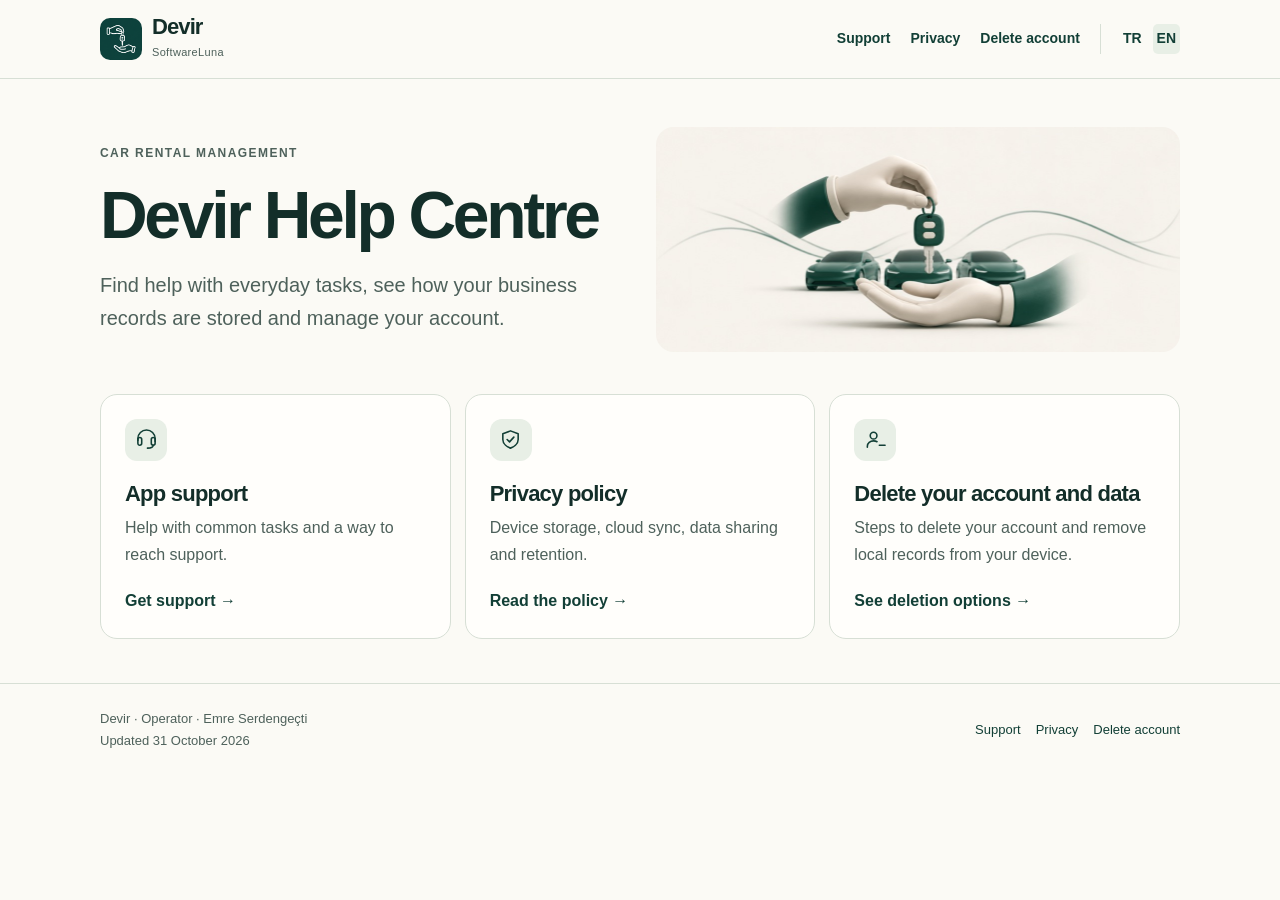
==== en/index.html @ 2c2fdd71 "Publish Devir help, privacy and deletion guides in Turkish and English" ====
<!doctype html>
<html lang="en">
<head>
  <meta charset="utf-8">
  <meta name="viewport" content="width=device-width, initial-scale=1">
  <title>Devir Help Centre · SoftwareLuna</title>
  <meta name="description" content="Support, privacy information and account management for businesses using Devir.">
  <link rel="canonical" href="https://softwareluna.github.io/devir/en/index.html">
  <link rel="alternate" hreflang="tr" href="https://softwareluna.github.io/devir/index.html">
  <link rel="alternate" hreflang="en" href="https://softwareluna.github.io/devir/en/index.html">
  <link rel="alternate" hreflang="x-default" href="https://softwareluna.github.io/devir/index.html">
  <link rel="icon" href="../assets/devir.png" type="image/png">
  <link rel="stylesheet" href="../assets/site.css">
</head>
<body>
  <a class="skip" href="#main">Skip to content</a>
  <header class="mast"><div class="wrap">
    <a class="brand" href="index.html"><img width="42" height="42" src="../assets/devir.png" alt=""><span><strong>Devir</strong><small>SoftwareLuna</small></span></a>
    <nav class="links" aria-label="Site navigation"><a href="support.html">Support</a> <a href="privacy.html">Privacy</a> <a href="delete-account.html">Delete account</a><span class="lang" role="group" aria-label="Language"><a lang="tr" hreflang="tr" href="../index.html">TR</a> <a lang="en" hreflang="en" href="index.html" aria-current="true">EN</a></span></nav>
  </div></header>
  <main id="main" class="wrap"><div class="hero"><div><p class="eyebrow">Car rental management</p><h1>Devir Help Centre</h1><p class="lead">Find help with everyday tasks, see how your business records are stored and manage your account.</p></div>
          <img src="../assets/anahtar-teslimi.jpg" width="1050" height="450" alt="A car key being handed from one hand to another"></div>
          <div class="cards"><a class="card" href="support.html">
              <span class="icon"><svg aria-hidden="true" viewBox="0 0 24 24"><path d="M3 13v-2a9 9 0 0 1 18 0v3"/><rect x="3" y="10" width="4" height="8" rx="2"/><rect x="17" y="10" width="4" height="8" rx="2"/><path d="M19 18c0 2-2 3-6 3"/></svg></span>
              <h2>App support</h2><p>Help with common tasks and a way to reach support.</p><span class="go">Get support <span aria-hidden="true">→</span></span>
            </a><a class="card" href="privacy.html">
              <span class="icon"><svg aria-hidden="true" viewBox="0 0 24 24"><path d="m12 3 8 3v6c0 5-5 8-8 9-3-1-8-4-8-9V6l8-3Z"/><path d="m8.5 12 2.5 2.5 4.5-5"/></svg></span>
              <h2>Privacy policy</h2><p>Device storage, cloud sync, data sharing and retention.</p><span class="go">Read the policy <span aria-hidden="true">→</span></span>
            </a><a class="card" href="delete-account.html">
              <span class="icon"><svg aria-hidden="true" viewBox="0 0 24 24"><circle cx="10" cy="8" r="3.5"/><path d="M3.5 20v-1c0-3.3 3-5.6 6.5-5.6 1.3 0 2.6.3 3.6.9M16 18h6"/></svg></span>
              <h2>Delete your account and data</h2><p>Steps to delete your account and remove local records from your device.</p><span class="go">See deletion options <span aria-hidden="true">→</span></span>
            </a></div></main>
  <footer><div class="wrap"><div>Devir · Operator · Emre Serdengeçti<br>Updated 31 October 2026</div><nav><a href="support.html">Support</a> <a href="privacy.html">Privacy</a> <a href="delete-account.html">Delete account</a></nav></div></footer>
</body></html>
---- assets/site.css ----
:root {
  color-scheme: light dark;
  --paper: #fbfaf5;
  --surface: #fffefb;
  --ink: #132e29;
  --muted: #4e615b;
  --line: #d7dfd5;
  --forest: #123f36;
  --on-forest: #fffefb;
  --tone: #e8efe6;
}
* { box-sizing: border-box; }
body {
  margin: 0;
  color: var(--ink);
  background: var(--paper);
  font: 1rem/1.65 -apple-system, BlinkMacSystemFont, "Segoe UI", sans-serif;
}
a { color: var(--forest); text-underline-offset: .19em; }
a:focus-visible, summary:focus-visible { outline: 3px solid #bd7429; outline-offset: 4px; }
.wrap { width: min(1080px, calc(100% - 48px)); margin: 0 auto; }
.skip { position: absolute; inset: 8px auto auto 8px; transform: translateY(-200%); }
.skip:focus { transform: none; background: var(--surface); padding: 6px 15px; z-index: 1; }
.mast { border-bottom: 1px solid var(--line); }
.mast .wrap, footer .wrap, .brand, .links, .lang, .crumbs, .action {
  display: flex; align-items: center;
}
.mast .wrap { min-height: 78px; justify-content: space-between; gap: 28px; }
.brand { text-decoration: none; gap: 10px; color: var(--ink); }
.brand img { border-radius: 10px; width: 42px; height: 42px; }
.brand strong { display: block; font-size: 22px; letter-spacing: -.9px; line-height: 1; }
.brand small { display: block; color: var(--muted); font-size: 11px; letter-spacing: .03em; margin-top: 5px; }
.links { justify-content: flex-end; flex-wrap: wrap; gap: 20px; }
.links a, footer a, .crumbs a { text-decoration: none; }
.links a:hover, footer a:hover, .crumbs a:hover { text-decoration: underline; }
.links a[aria-current] { text-decoration: underline; text-decoration-thickness: 2px; }
.links { font-size: 14px; font-weight: 600; }
.lang { gap: 7px; border-left: 1px solid var(--line); padding-left: 18px; }
.lang a { display: inline-block; padding: 3px 4px; }
.lang [aria-current] { text-decoration: none !important; border-radius: 5px; background: var(--tone); }
h1,h2,h3,p,ul,ol { margin-top: 0; }
h1,h2,h3 { line-height: 1.17; text-wrap: balance; }
h1 { font-size: clamp(38px, 5.3vw, 66px); letter-spacing: -.05em; margin-bottom: 15px; }
h2 { font-size: clamp(23px, 2.5vw, 30px); letter-spacing: -.035em; margin-bottom: 16px; }
.lead { max-width: 70ch; font-size: clamp(17px, 2vw, 20px); color: var(--muted); margin-bottom: 0; }
.hero { margin: 48px 0 42px; display: grid; grid-template-columns: 1fr 1fr; gap: 32px; align-items: center; }
.hero img { width: 100%; height: auto; border-radius: 18px; display: block; }
.eyebrow { margin-bottom: 13px; font-size: 12px; text-transform: uppercase; font-weight: 750; letter-spacing: .12em; color: var(--muted); }
.cards { display: grid; grid-template-columns: repeat(3, 1fr); gap: 14px; margin-bottom: 44px; }
.card { display: flex; flex-direction: column; align-items: flex-start; padding: 24px; background: var(--surface); border: 1px solid var(--line); border-radius: 17px; color: var(--ink); text-decoration: none; }
.card:hover { border-color: var(--forest); }
.card h2 { font-size: 22px; margin: 20px 0 9px; }
.card p { color: var(--muted); margin-bottom: 20px; }
.card .go { margin-top: auto; font-weight: 650; color: var(--forest); }
.icon { display: inline-grid; place-items: center; width: 42px; height: 42px; border-radius: 12px; background: var(--tone); color: var(--forest); }
.icon svg { width: 23px; height: 23px; fill: none; stroke: currentColor; stroke-width: 1.65; stroke-linejoin: round; stroke-linecap: round; }
.crumbs { font-size: 14px; gap: 10px; color: var(--muted); padding-top: 28px; flex-wrap: wrap; }
.article-head { margin: 28px 0 30px; }
.article-head h1 { font-size: clamp(36px, 5vw, 56px); }
.article-layout { display: grid; grid-template-columns: minmax(0, 1fr) 240px; gap: 60px; padding-bottom: 40px; }
article { min-width: 0; }
article section { padding: 22px 0 12px; border-top: 1px solid var(--line); scroll-margin-top: 18px; }
article p, article li { max-width: 72ch; }
article p { margin-bottom: 14px; }
article li + li { margin-top: 9px; }
article ul, article ol { padding-left: 1.45em; }
details { border-top: 1px solid var(--line); }
details:first-of-type { border-top: 0; }
summary { cursor: pointer; padding: 13px 0; font-weight: 650; }
details p { padding: 0 12px 4px 0; color: var(--muted); }
.aside { align-self: start; border: 1px solid var(--line); background: var(--surface); border-radius: 16px; padding: 21px; }
.aside h2 { font-size: 16px; }
.aside a { display: block; font-size: 14px; margin-top: 10px; line-height: 1.5; }
.contact { background: var(--tone); border-radius: 16px; padding: 22px; margin-bottom: 24px; }
.contact h2 { font-size: 23px; }
.action { display: inline-flex; gap: 8px; justify-content: center; background: var(--forest); color: var(--on-forest); padding: 10px 17px; border-radius: 10px; text-decoration: none; font-weight: 650; }
.contact small { display: block; color: var(--muted); margin-top: 10px; overflow-wrap: anywhere; }
footer { border-top: 1px solid var(--line); color: var(--muted); }
footer .wrap { justify-content: space-between; gap: 15px; padding: 24px 0 34px; flex-wrap: wrap; font-size: 13px; }
footer nav { display: flex; gap: 15px; flex-wrap: wrap; }
@media (max-width: 780px) {
  .wrap { width: min(100% - 32px, 1080px); }
  .mast .wrap { flex-wrap: wrap; gap: 12px; padding-block: 12px; }
  .links { gap: 12px; }
  .hero { grid-template-columns: 1fr; gap: 20px; margin-top: 30px; }
  .hero img { max-height: 200px; width: 100%; object-fit: contain; background: #f7f4ed; }
  .cards { grid-template-columns: 1fr; }
  .card { padding: 18px; }
  .card h2 { margin-top: 12px; }
  .article-layout { grid-template-columns: 1fr; gap: 12px; }
  .article-head { margin: 22px 0; }
}
@media (max-width: 510px) {
  .mast .wrap { align-items: flex-start; }
  .links { justify-content: flex-start; width: 100%; gap: 11px; font-size: 13px; }
  .lang { padding-left: 9px; gap: 4px; margin-left: auto; }
}
@media (prefers-color-scheme: dark) {
  :root { --paper: #13201d; --surface: #1b2b26; --ink: #ecf2e9; --muted: #b3c4b8; --line: #374b40; --forest: #b4e5c1; --on-forest: #11271b; --tone: #253b30; }
}
@media print {
  .mast,.skip,footer,.aside,.crumbs { display: none; }
  body { background: white; color: black; }
  .wrap { width: 100%; }
  .article-layout { display: block; }
}
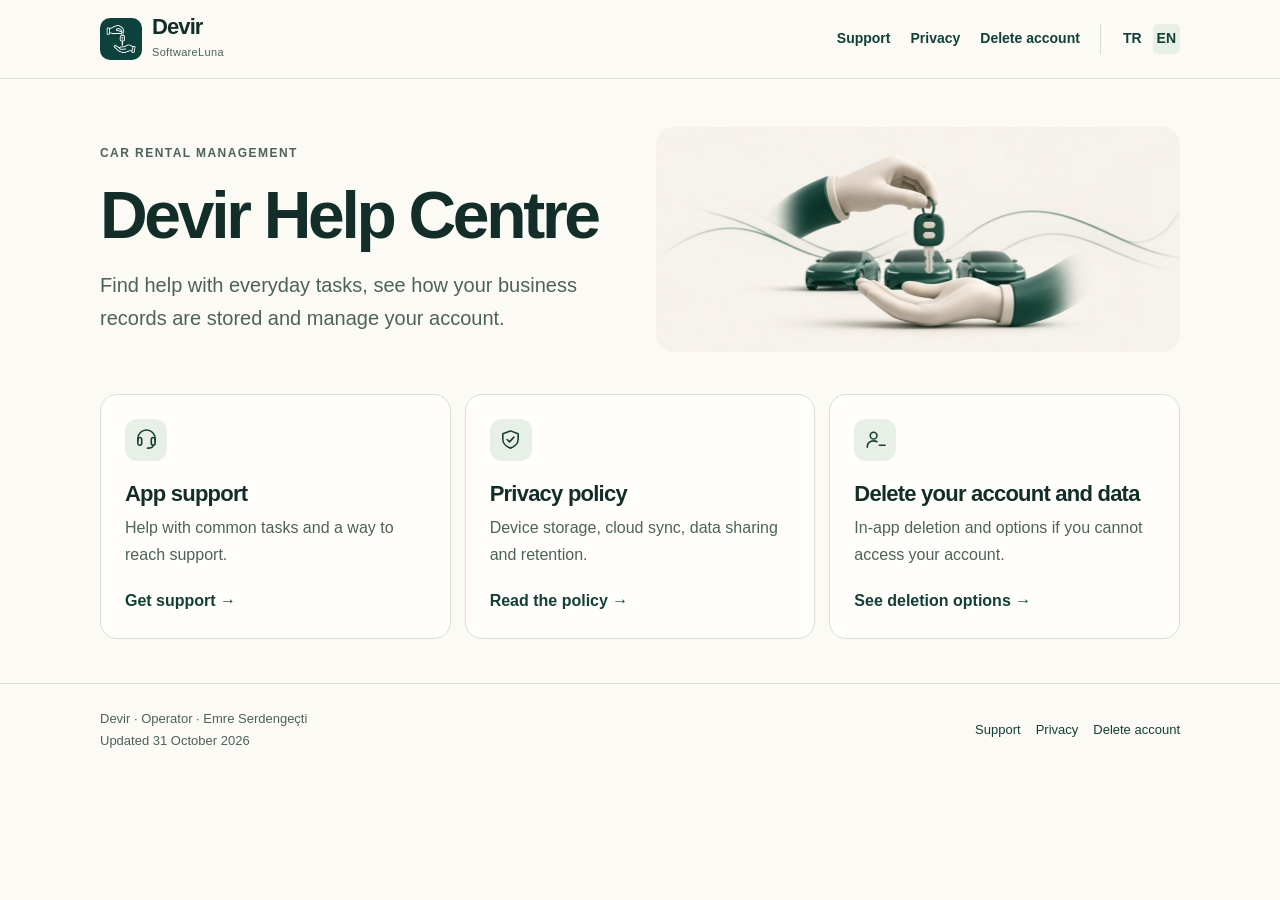
==== commit 5df1fd79: "Add private email contact for Devir support, privacy and account deletion" ====
--- a/en/index.html
+++ b/en/index.html
@@ -28,7 +28,7 @@
               <h2>Privacy policy</h2><p>Device storage, cloud sync, data sharing and retention.</p><span class="go">Read the policy <span aria-hidden="true">→</span></span>
             </a><a class="card" href="delete-account.html">
               <span class="icon"><svg aria-hidden="true" viewBox="0 0 24 24"><circle cx="10" cy="8" r="3.5"/><path d="M3.5 20v-1c0-3.3 3-5.6 6.5-5.6 1.3 0 2.6.3 3.6.9M16 18h6"/></svg></span>
-              <h2>Delete your account and data</h2><p>Steps to delete your account and remove local records from your device.</p><span class="go">See deletion options <span aria-hidden="true">→</span></span>
+              <h2>Delete your account and data</h2><p>In-app deletion and options if you cannot access your account.</p><span class="go">See deletion options <span aria-hidden="true">→</span></span>
             </a></div></main>
   <footer><div class="wrap"><div>Devir · Operator · Emre Serdengeçti<br>Updated 31 October 2026</div><nav><a href="support.html">Support</a> <a href="privacy.html">Privacy</a> <a href="delete-account.html">Delete account</a></nav></div></footer>
 </body></html>
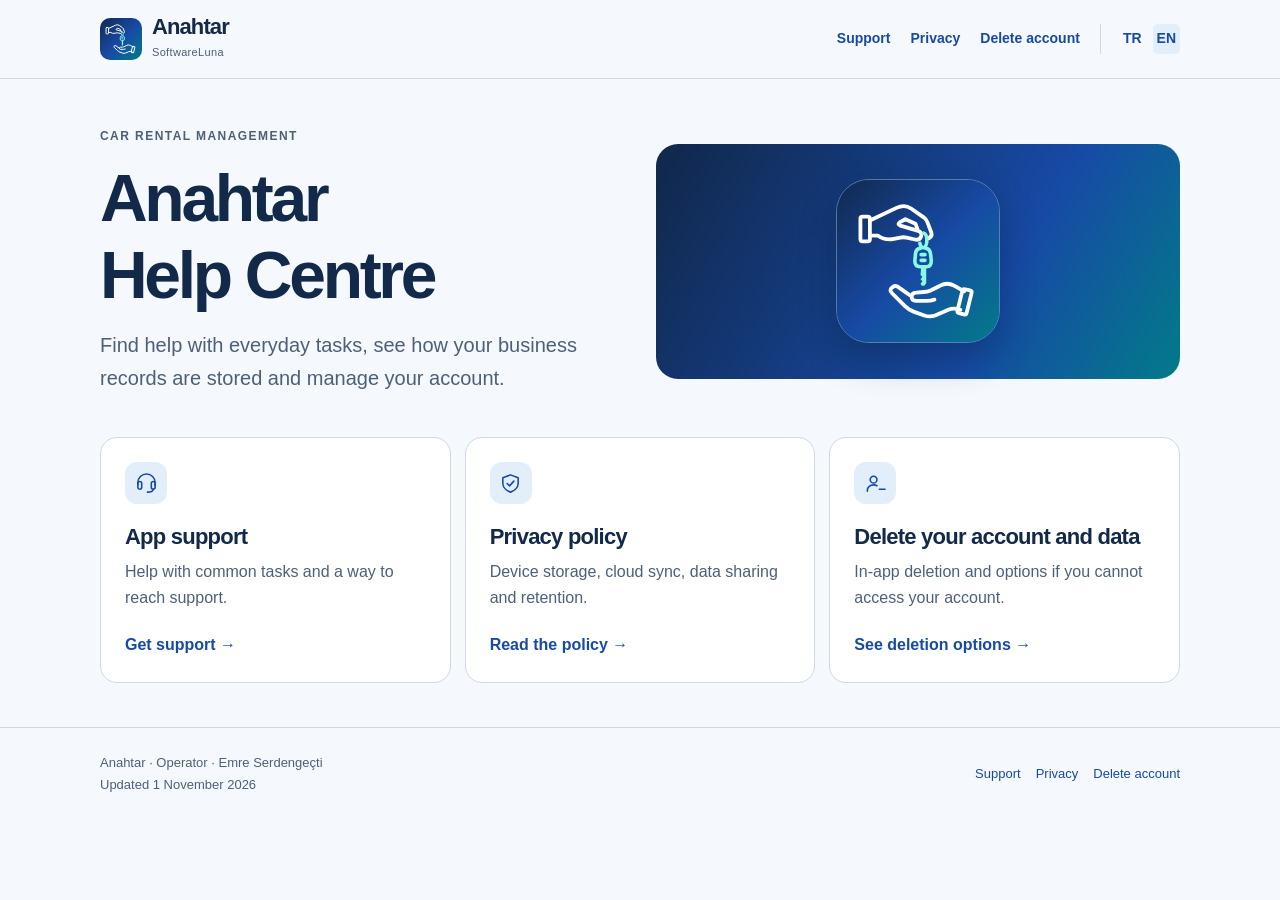
==== commit 9001da5b: "Update Anahtar support, subscription plans and privacy guidance" ====
--- a/en/index.html
+++ b/en/index.html
@@ -2,24 +2,25 @@
 <html lang="en">
 <head>
   <meta charset="utf-8">
+  <meta name="theme-color" content="#11294f">
   <meta name="viewport" content="width=device-width, initial-scale=1">
-  <title>Devir Help Centre · SoftwareLuna</title>
-  <meta name="description" content="Support, privacy information and account management for businesses using Devir.">
+  <title>Anahtar Help Centre · SoftwareLuna</title>
+  <meta name="description" content="Support, privacy information and account management for businesses using Anahtar.">
   <link rel="canonical" href="https://softwareluna.github.io/devir/en/index.html">
   <link rel="alternate" hreflang="tr" href="https://softwareluna.github.io/devir/index.html">
   <link rel="alternate" hreflang="en" href="https://softwareluna.github.io/devir/en/index.html">
   <link rel="alternate" hreflang="x-default" href="https://softwareluna.github.io/devir/index.html">
-  <link rel="icon" href="../assets/devir.png" type="image/png">
+  <link rel="icon" href="../assets/anahtar.svg" type="image/svg+xml">
   <link rel="stylesheet" href="../assets/site.css">
 </head>
 <body>
   <a class="skip" href="#main">Skip to content</a>
   <header class="mast"><div class="wrap">
-    <a class="brand" href="index.html"><img width="42" height="42" src="../assets/devir.png" alt=""><span><strong>Devir</strong><small>SoftwareLuna</small></span></a>
+    <a class="brand" href="index.html"><img width="42" height="42" src="../assets/anahtar.svg" alt=""><span><strong>Anahtar</strong><small>SoftwareLuna</small></span></a>
     <nav class="links" aria-label="Site navigation"><a href="support.html">Support</a> <a href="privacy.html">Privacy</a> <a href="delete-account.html">Delete account</a><span class="lang" role="group" aria-label="Language"><a lang="tr" hreflang="tr" href="../index.html">TR</a> <a lang="en" hreflang="en" href="index.html" aria-current="true">EN</a></span></nav>
   </div></header>
-  <main id="main" class="wrap"><div class="hero"><div><p class="eyebrow">Car rental management</p><h1>Devir Help Centre</h1><p class="lead">Find help with everyday tasks, see how your business records are stored and manage your account.</p></div>
-          <img src="../assets/anahtar-teslimi.jpg" width="1050" height="450" alt="A car key being handed from one hand to another"></div>
+  <main id="main" class="wrap"><div class="hero"><div><p class="eyebrow">Car rental management</p><h1>Anahtar Help Centre</h1><p class="lead">Find help with everyday tasks, see how your business records are stored and manage your account.</p></div>
+          <div class="brand-art"><img src="../assets/anahtar.svg" width="196" height="196" alt="A car key being handed from one hand to another"></div></div>
           <div class="cards"><a class="card" href="support.html">
               <span class="icon"><svg aria-hidden="true" viewBox="0 0 24 24"><path d="M3 13v-2a9 9 0 0 1 18 0v3"/><rect x="3" y="10" width="4" height="8" rx="2"/><rect x="17" y="10" width="4" height="8" rx="2"/><path d="M19 18c0 2-2 3-6 3"/></svg></span>
               <h2>App support</h2><p>Help with common tasks and a way to reach support.</p><span class="go">Get support <span aria-hidden="true">→</span></span>
@@ -30,5 +31,5 @@
               <span class="icon"><svg aria-hidden="true" viewBox="0 0 24 24"><circle cx="10" cy="8" r="3.5"/><path d="M3.5 20v-1c0-3.3 3-5.6 6.5-5.6 1.3 0 2.6.3 3.6.9M16 18h6"/></svg></span>
               <h2>Delete your account and data</h2><p>In-app deletion and options if you cannot access your account.</p><span class="go">See deletion options <span aria-hidden="true">→</span></span>
             </a></div></main>
-  <footer><div class="wrap"><div>Devir · Operator · Emre Serdengeçti<br>Updated 31 October 2026</div><nav><a href="support.html">Support</a> <a href="privacy.html">Privacy</a> <a href="delete-account.html">Delete account</a></nav></div></footer>
+  <footer><div class="wrap"><div>Anahtar · Operator · Emre Serdengeçti<br>Updated 1 November 2026</div><nav><a href="support.html">Support</a> <a href="privacy.html">Privacy</a> <a href="delete-account.html">Delete account</a></nav></div></footer>
 </body></html>
--- a/assets/site.css
+++ b/assets/site.css
@@ -1,13 +1,13 @@
 :root {
   color-scheme: light dark;
-  --paper: #fbfaf5;
-  --surface: #fffefb;
-  --ink: #132e29;
-  --muted: #4e615b;
-  --line: #d7dfd5;
-  --forest: #123f36;
-  --on-forest: #fffefb;
-  --tone: #e8efe6;
+  --paper: #f5f8fd;
+  --surface: #ffffff;
+  --ink: #12294a;
+  --muted: #4d607a;
+  --line: #cbd9e9;
+  --brand: #174aa5;
+  --on-brand: #ffffff;
+  --tone: #e2effb;
 }
 * { box-sizing: border-box; }
 body {
@@ -16,8 +16,8 @@
   background: var(--paper);
   font: 1rem/1.65 -apple-system, BlinkMacSystemFont, "Segoe UI", sans-serif;
 }
-a { color: var(--forest); text-underline-offset: .19em; }
-a:focus-visible, summary:focus-visible { outline: 3px solid #bd7429; outline-offset: 4px; }
+a { color: var(--brand); text-underline-offset: .19em; }
+a:focus-visible, summary:focus-visible { outline: 3px solid #008290; outline-offset: 4px; }
 .wrap { width: min(1080px, calc(100% - 48px)); margin: 0 auto; }
 .skip { position: absolute; inset: 8px auto auto 8px; transform: translateY(-200%); }
 .skip:focus { transform: none; background: var(--surface); padding: 6px 15px; z-index: 1; }
@@ -44,15 +44,22 @@
 h2 { font-size: clamp(23px, 2.5vw, 30px); letter-spacing: -.035em; margin-bottom: 16px; }
 .lead { max-width: 70ch; font-size: clamp(17px, 2vw, 20px); color: var(--muted); margin-bottom: 0; }
 .hero { margin: 48px 0 42px; display: grid; grid-template-columns: 1fr 1fr; gap: 32px; align-items: center; }
-.hero img { width: 100%; height: auto; border-radius: 18px; display: block; }
+.brand-art { min-height: 235px; display: grid; place-items: center; border-radius: 22px; background: linear-gradient(120deg, #11294f 4%, #174aa5 65%, #027b89); }
+.brand-art img { display: block; width: 164px; height: auto; border: 1px solid #a2cbdc70; border-radius: 33px; box-shadow: 0 16px 36px #07183052; }
+.plan-table { margin: 18px 0; overflow-x: auto; }
+.plan-table table { width: 100%; border-collapse: collapse; font-variant-numeric: tabular-nums; }
+.plan-table th, .plan-table td { padding: 9px 8px; text-align: left; border-bottom: 1px solid var(--line); }
+.plan-table thead { color: var(--muted); font-size: .9rem; }
+.plan-table tbody th { color: var(--brand); }
+
 .eyebrow { margin-bottom: 13px; font-size: 12px; text-transform: uppercase; font-weight: 750; letter-spacing: .12em; color: var(--muted); }
 .cards { display: grid; grid-template-columns: repeat(3, 1fr); gap: 14px; margin-bottom: 44px; }
 .card { display: flex; flex-direction: column; align-items: flex-start; padding: 24px; background: var(--surface); border: 1px solid var(--line); border-radius: 17px; color: var(--ink); text-decoration: none; }
-.card:hover { border-color: var(--forest); }
+.card:hover { border-color: var(--brand); }
 .card h2 { font-size: 22px; margin: 20px 0 9px; }
 .card p { color: var(--muted); margin-bottom: 20px; }
-.card .go { margin-top: auto; font-weight: 650; color: var(--forest); }
-.icon { display: inline-grid; place-items: center; width: 42px; height: 42px; border-radius: 12px; background: var(--tone); color: var(--forest); }
+.card .go { margin-top: auto; font-weight: 650; color: var(--brand); }
+.icon { display: inline-grid; place-items: center; width: 42px; height: 42px; border-radius: 12px; background: var(--tone); color: var(--brand); }
 .icon svg { width: 23px; height: 23px; fill: none; stroke: currentColor; stroke-width: 1.65; stroke-linejoin: round; stroke-linecap: round; }
 .crumbs { font-size: 14px; gap: 10px; color: var(--muted); padding-top: 28px; flex-wrap: wrap; }
 .article-head { margin: 28px 0 30px; }
@@ -73,7 +80,7 @@
 .aside a { display: block; font-size: 14px; margin-top: 10px; line-height: 1.5; }
 .contact { background: var(--tone); border-radius: 16px; padding: 22px; margin-bottom: 24px; }
 .contact h2 { font-size: 23px; }
-.action { display: inline-flex; gap: 8px; justify-content: center; background: var(--forest); color: var(--on-forest); padding: 10px 17px; border-radius: 10px; text-decoration: none; font-weight: 650; }
+.action { display: inline-flex; gap: 8px; justify-content: center; background: var(--brand); color: var(--on-brand); padding: 10px 17px; border-radius: 10px; text-decoration: none; font-weight: 650; }
 .contact small { display: block; color: var(--muted); margin-top: 10px; overflow-wrap: anywhere; }
 footer { border-top: 1px solid var(--line); color: var(--muted); }
 footer .wrap { justify-content: space-between; gap: 15px; padding: 24px 0 34px; flex-wrap: wrap; font-size: 13px; }
@@ -83,7 +90,8 @@
   .mast .wrap { flex-wrap: wrap; gap: 12px; padding-block: 12px; }
   .links { gap: 12px; }
   .hero { grid-template-columns: 1fr; gap: 20px; margin-top: 30px; }
-  .hero img { max-height: 200px; width: 100%; object-fit: contain; background: #f7f4ed; }
+  .brand-art { min-height: 155px; }
+  .brand-art img { width: 110px; border-radius: 23px; }
   .cards { grid-template-columns: 1fr; }
   .card { padding: 18px; }
   .card h2 { margin-top: 12px; }
@@ -96,7 +104,7 @@
   .lang { padding-left: 9px; gap: 4px; margin-left: auto; }
 }
 @media (prefers-color-scheme: dark) {
-  :root { --paper: #13201d; --surface: #1b2b26; --ink: #ecf2e9; --muted: #b3c4b8; --line: #374b40; --forest: #b4e5c1; --on-forest: #11271b; --tone: #253b30; }
+  :root { --paper: #101c31; --surface: #172943; --ink: #edf4ff; --muted: #b6cbe1; --line: #344c68; --brand: #8bdedf; --on-brand: #0a2133; --tone: #203d58; }
 }
 @media print {
   .mast,.skip,footer,.aside,.crumbs { display: none; }
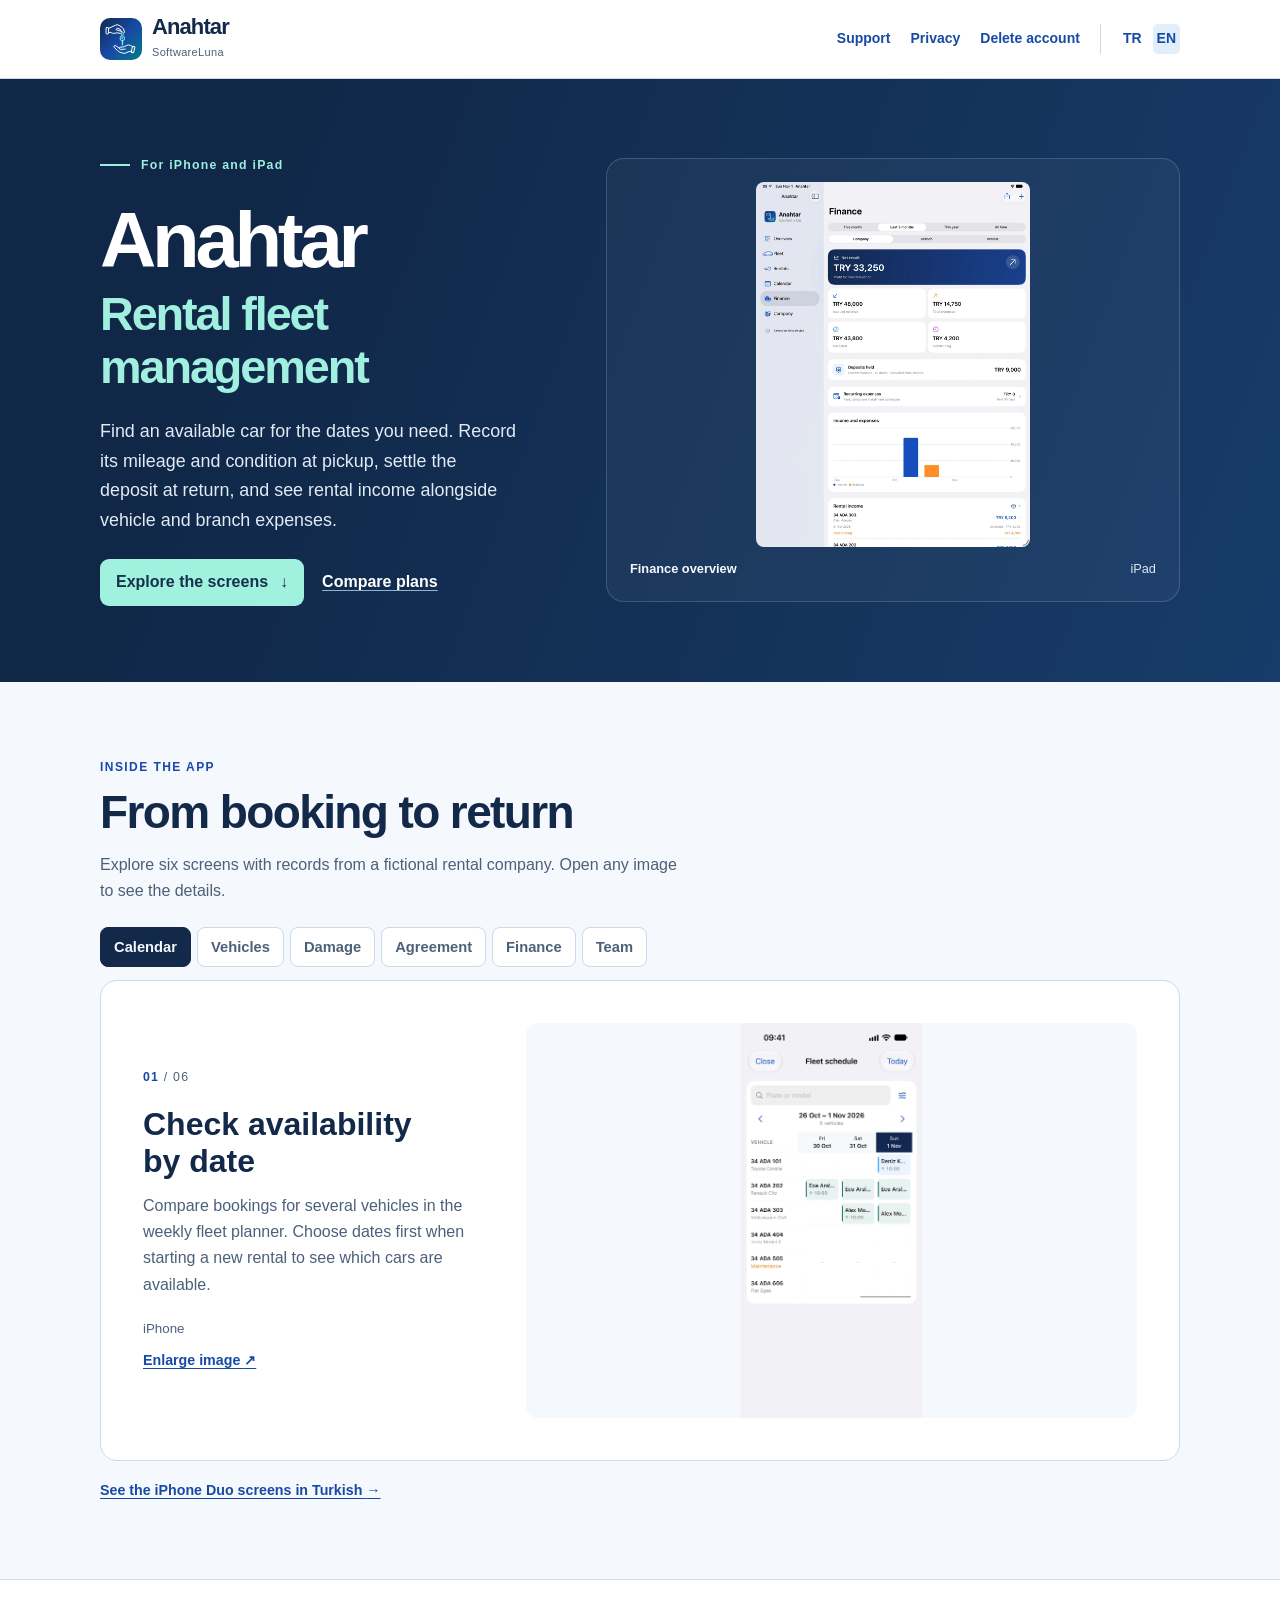
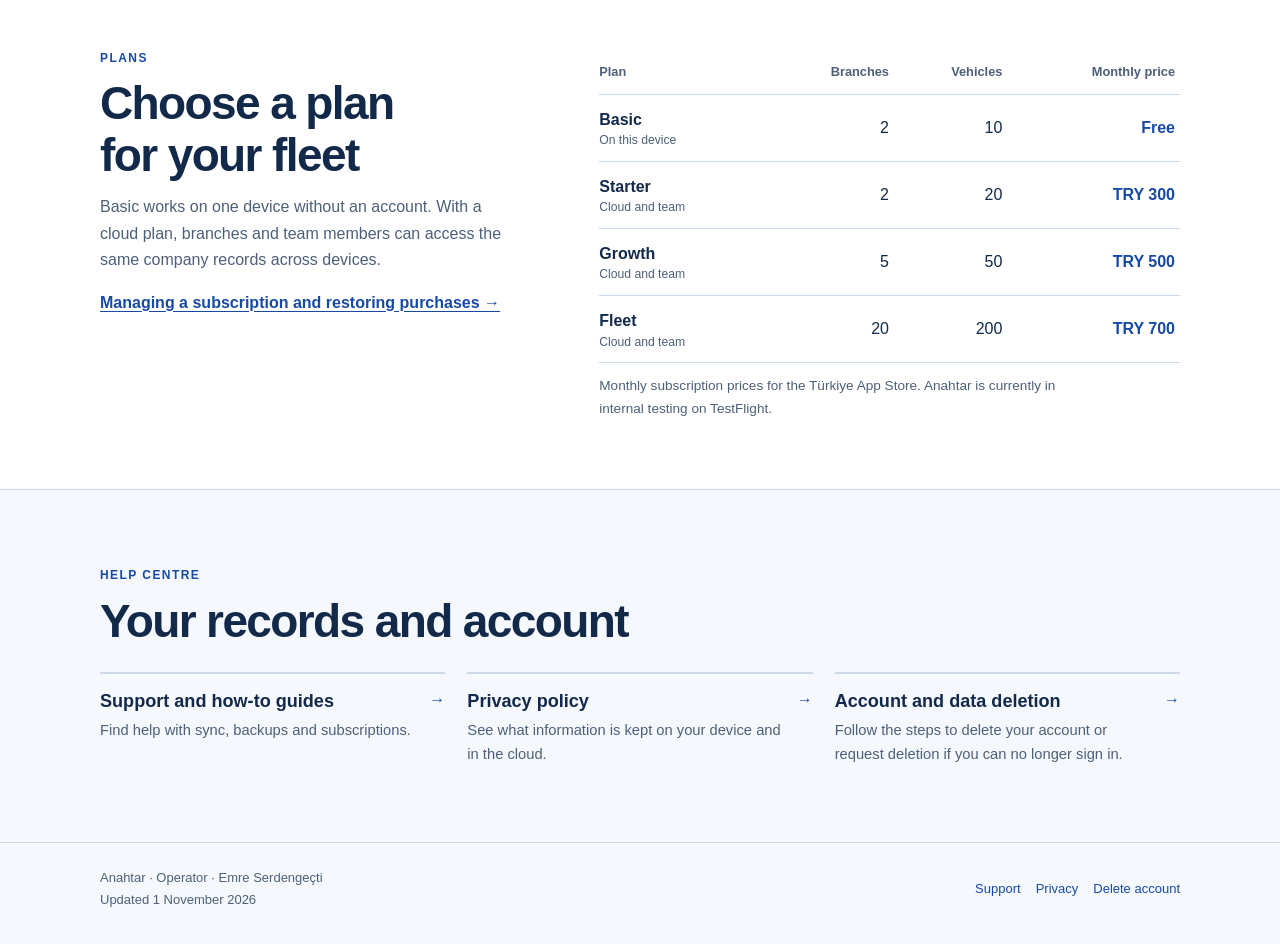
==== commit 7c515dcc: "Show Anahtar fleet workflows and refresh bilingual support pages" ====
--- a/en/index.html
+++ b/en/index.html
@@ -1,35 +1,62 @@
 <!doctype html>
 <html lang="en">
 <head>
-  <meta charset="utf-8">
-  <meta name="theme-color" content="#11294f">
-  <meta name="viewport" content="width=device-width, initial-scale=1">
-  <title>Anahtar Help Centre · SoftwareLuna</title>
-  <meta name="description" content="Support, privacy information and account management for businesses using Anahtar.">
+  <meta charset="utf-8"><meta name="viewport" content="width=device-width, initial-scale=1"><meta name="theme-color" content="#11294f">
+  <title>Anahtar · Rental Fleet Management · SoftwareLuna</title>
+  <meta name="description" content="Manage car rentals, handovers, deposits and branch finances on iPhone and iPad with Anahtar. Explore the app, compare plans and find support.">
   <link rel="canonical" href="https://softwareluna.github.io/devir/en/index.html">
-  <link rel="alternate" hreflang="tr" href="https://softwareluna.github.io/devir/index.html">
-  <link rel="alternate" hreflang="en" href="https://softwareluna.github.io/devir/en/index.html">
-  <link rel="alternate" hreflang="x-default" href="https://softwareluna.github.io/devir/index.html">
-  <link rel="icon" href="../assets/anahtar.svg" type="image/svg+xml">
-  <link rel="stylesheet" href="../assets/site.css">
+  <link rel="alternate" hreflang="tr" href="https://softwareluna.github.io/devir/index.html"><link rel="alternate" hreflang="en" href="https://softwareluna.github.io/devir/en/index.html"><link rel="alternate" hreflang="x-default" href="https://softwareluna.github.io/devir/index.html">
+  <link rel="icon" href="../assets/anahtar.svg" type="image/svg+xml"><link rel="stylesheet" href="../assets/site.css"><link rel="stylesheet" href="../assets/product.css">
+  <script src="../assets/gallery.js" defer></script>
 </head>
-<body>
+<body class="product">
   <a class="skip" href="#main">Skip to content</a>
-  <header class="mast"><div class="wrap">
-    <a class="brand" href="index.html"><img width="42" height="42" src="../assets/anahtar.svg" alt=""><span><strong>Anahtar</strong><small>SoftwareLuna</small></span></a>
-    <nav class="links" aria-label="Site navigation"><a href="support.html">Support</a> <a href="privacy.html">Privacy</a> <a href="delete-account.html">Delete account</a><span class="lang" role="group" aria-label="Language"><a lang="tr" hreflang="tr" href="../index.html">TR</a> <a lang="en" hreflang="en" href="index.html" aria-current="true">EN</a></span></nav>
-  </div></header>
-  <main id="main" class="wrap"><div class="hero"><div><p class="eyebrow">Car rental management</p><h1>Anahtar Help Centre</h1><p class="lead">Find help with everyday tasks, see how your business records are stored and manage your account.</p></div>
-          <div class="brand-art"><img src="../assets/anahtar.svg" width="196" height="196" alt="A car key being handed from one hand to another"></div></div>
-          <div class="cards"><a class="card" href="support.html">
-              <span class="icon"><svg aria-hidden="true" viewBox="0 0 24 24"><path d="M3 13v-2a9 9 0 0 1 18 0v3"/><rect x="3" y="10" width="4" height="8" rx="2"/><rect x="17" y="10" width="4" height="8" rx="2"/><path d="M19 18c0 2-2 3-6 3"/></svg></span>
-              <h2>App support</h2><p>Help with common tasks and a way to reach support.</p><span class="go">Get support <span aria-hidden="true">→</span></span>
-            </a><a class="card" href="privacy.html">
-              <span class="icon"><svg aria-hidden="true" viewBox="0 0 24 24"><path d="m12 3 8 3v6c0 5-5 8-8 9-3-1-8-4-8-9V6l8-3Z"/><path d="m8.5 12 2.5 2.5 4.5-5"/></svg></span>
-              <h2>Privacy policy</h2><p>Device storage, cloud sync, data sharing and retention.</p><span class="go">Read the policy <span aria-hidden="true">→</span></span>
-            </a><a class="card" href="delete-account.html">
-              <span class="icon"><svg aria-hidden="true" viewBox="0 0 24 24"><circle cx="10" cy="8" r="3.5"/><path d="M3.5 20v-1c0-3.3 3-5.6 6.5-5.6 1.3 0 2.6.3 3.6.9M16 18h6"/></svg></span>
-              <h2>Delete your account and data</h2><p>In-app deletion and options if you cannot access your account.</p><span class="go">See deletion options <span aria-hidden="true">→</span></span>
-            </a></div></main>
-  <footer><div class="wrap"><div>Anahtar · Operator · Emre Serdengeçti<br>Updated 1 November 2026</div><nav><a href="support.html">Support</a> <a href="privacy.html">Privacy</a> <a href="delete-account.html">Delete account</a></nav></div></footer>
-</body></html>
+  <header class="mast"><div class="wrap"><a class="brand" href="index.html"><img width="42" height="42" src="../assets/anahtar.svg" alt=""><span><strong>Anahtar</strong><small>SoftwareLuna</small></span></a><nav class="links" aria-label="Site navigation"><a href="support.html">Support</a><a href="privacy.html">Privacy</a><a href="delete-account.html">Delete account</a><span class="lang" role="group" aria-label="Language"><a lang="tr" hreflang="tr" href="../index.html">TR</a><a lang="en" hreflang="en" href="index.html" aria-current="true">EN</a></span></nav></div></header>
+  <main id="main">
+    <section class="cover"><div class="wrap cover-grid">
+      <div class="cover-copy"><p class="edition">For iPhone and iPad</p><h1>Anahtar <span>Rental fleet management</span></h1><p class="summary">Find an available car for the dates you need. Record its mileage and condition at pickup, settle the deposit at return, and see rental income alongside vehicle and branch expenses.</p><div class="cover-actions"><a class="primary" href="#screens">Explore the screens <span aria-hidden="true">↓</span></a><a class="secondary" href="#plans">Compare plans</a></div></div>
+      <figure class="cover-screen"><a href="../assets/screens/en-finance.webp" aria-label="Enlarge image · Finance overview"><img width="1080" height="1440" src="../assets/screens/en-finance.webp" srcset="../assets/screens/en-finance-small.webp 640w, ../assets/screens/en-finance.webp 1080w" sizes="(min-width: 900px) 550px, (min-width: 700px) 45vw, 90vw" fetchpriority="high" alt="A three-month finance summary with collections, expenses and deposits held."></a><figcaption><strong>Finance overview</strong><span>iPad</span></figcaption></figure>
+    </div></section>
+    <section class="wrap shelf" id="screens" aria-labelledby="shelf-title"><p class="eyebrow">Inside the app</p><h2 id="shelf-title">From booking to return</h2><p class="shelf-intro">Explore six screens with records from a fictional rental company. Open any image to see the details.</p>
+      <div class="gallery-nav" aria-label="Choose an app screen"><a id="tab-calendar" href="#screen-calendar">Calendar</a><a id="tab-fleet" href="#screen-fleet">Vehicles</a><a id="tab-damage" href="#screen-damage">Damage</a><a id="tab-contract" href="#screen-contract">Agreement</a><a id="tab-finance" href="#screen-finance">Finance</a><a id="tab-team" href="#screen-team">Team</a></div>
+      <figure id="screen-calendar" class="scene">
+        <figcaption><p class="scene-count">01 <span>/ 06</span></p><h3>Check availability by date</h3><p>Compare bookings for several vehicles in the weekly fleet planner. Choose dates first when starting a new rental to see which cars are available.</p><small>iPhone</small><a class="enlarge" href="../assets/screens/en-calendar.webp">Enlarge image <span aria-hidden="true">↗</span></a></figcaption>
+        <div class="scene-image"><a href="../assets/screens/en-calendar.webp" tabindex="-1"><img width="768" height="1670" src="../assets/screens/en-calendar.webp" alt="The fleet planner with vehicle rows and colour-coded bookings." loading="lazy" decoding="async"></a></div>
+      </figure>
+      <figure id="screen-fleet" class="scene">
+        <figcaption><p class="scene-count">02 <span>/ 06</span></p><h3>Check a vehicle before booking</h3><p>Search by plate or model. Filter your fleet by branch and availability, and see when insurance or an inspection is coming up.</p><small>iPhone</small><a class="enlarge" href="../assets/screens/en-fleet.webp">Enlarge image <span aria-hidden="true">↗</span></a></figcaption>
+        <div class="scene-image"><a href="../assets/screens/en-fleet.webp" tabindex="-1"><img width="768" height="1670" src="../assets/screens/en-fleet.webp" alt="The vehicle list, branch and status filters, and an upcoming insurance renewal." loading="lazy" decoding="async"></a></div>
+      </figure>
+      <figure id="screen-damage" class="scene">
+        <figcaption><p class="scene-count">03 <span>/ 06</span></p><h3>Mark damage on the vehicle</h3><p>Place a pin on the diagram, then add a description and photos. Mark a repair as complete while keeping the record of the original rental.</p><small>iPhone</small><a class="enlarge" href="../assets/screens/en-damage.webp">Enlarge image <span aria-hidden="true">↗</span></a></figcaption>
+        <div class="scene-image"><a href="../assets/screens/en-damage.webp" tabindex="-1"><img width="768" height="1670" src="../assets/screens/en-damage.webp" alt="Two numbered pins on the vehicle condition diagram." loading="lazy" decoding="async"></a></div>
+      </figure>
+      <figure id="screen-contract" class="scene">
+        <figcaption><p class="scene-count">04 <span>/ 06</span></p><h3>Sign the agreement at pickup</h3><p>Review the agreement filled in from the rental record. Sign on screen, then send or print the PDF using the iOS share menu.</p><small>iPhone</small><a class="enlarge" href="../assets/screens/en-contract.webp">Enlarge image <span aria-hidden="true">↗</span></a></figcaption>
+        <div class="scene-image"><a href="../assets/screens/en-contract.webp" tabindex="-1"><img width="768" height="1670" src="../assets/screens/en-contract.webp" alt="The first page of a sample rental agreement with the Sign button." loading="lazy" decoding="async"></a></div>
+      </figure>
+      <figure id="screen-finance" class="scene">
+        <figcaption><p class="scene-count">05 <span>/ 06</span></p><h3>Separate income from deposits</h3><p>Review accrued income, collections and expenses for the company, a branch or a vehicle. Deposits awaiting refund appear separately.</p><small>iPad</small><a class="enlarge" href="../assets/screens/en-finance.webp">Enlarge image <span aria-hidden="true">↗</span></a></figcaption>
+        <div class="scene-image"><a href="../assets/screens/en-finance.webp" tabindex="-1"><img width="1080" height="1440" src="../assets/screens/en-finance.webp" alt="A three-month finance summary with collections, expenses and deposits held." loading="lazy" decoding="async"></a></div>
+      </figure>
+      <figure id="screen-team" class="scene">
+        <figcaption><p class="scene-count">06 <span>/ 06</span></p><h3>Invite your team to one company</h3><p>On a cloud plan, each team member signs in with their own account. The company owner chooses who can edit records and who can view them.</p><small>iPhone</small><a class="enlarge" href="../assets/screens/en-team.webp">Enlarge image <span aria-hidden="true">↗</span></a></figcaption>
+        <div class="scene-image"><a href="../assets/screens/en-team.webp" tabindex="-1"><img width="768" height="1670" src="../assets/screens/en-team.webp" alt="The Anahtar account screen with team information and sign-in options." loading="lazy" decoding="async"></a></div>
+      </figure>
+      <p class="other-shots"><a lang="en" hreflang="tr" href="../index.html#screens">See the iPhone Duo screens in Turkish <span aria-hidden="true">→</span></a></p>
+    </section>
+    <section class="plan-band" id="plans" aria-labelledby="plan-title"><div class="wrap plan-grid"><div><p class="eyebrow">Plans</p><h2 id="plan-title">Choose a plan for your fleet</h2><p>Basic works on one device without an account. With a cloud plan, branches and team members can access the same company records across devices.</p><a class="text-link" href="support.html#plans">Managing a subscription and restoring purchases <span aria-hidden="true">→</span></a></div><div class="matrix"><table aria-labelledby="plan-title"><thead><tr><th scope="col">Plan</th><th scope="col">Branches</th><th scope="col">Vehicles</th><th scope="col">Monthly price</th></tr></thead><tbody>
+            <tr><th scope="row">Basic<small>On this device</small></th><td>2</td><td>10</td><td>Free</td></tr>
+            <tr><th scope="row">Starter<small>Cloud and team</small></th><td>2</td><td>20</td><td>TRY 300</td></tr>
+            <tr><th scope="row">Growth<small>Cloud and team</small></th><td>5</td><td>50</td><td>TRY 500</td></tr>
+            <tr><th scope="row">Fleet<small>Cloud and team</small></th><td>20</td><td>200</td><td>TRY 700</td></tr>
+          </tbody></table><p>Monthly subscription prices for the Türkiye App Store. Anahtar is currently in internal testing on TestFlight.</p></div></div></section>
+    <section class="wrap resources" id="help" aria-labelledby="help-title"><p class="eyebrow">Help centre</p><h2 id="help-title">Your records and account</h2><div class="resource-links">
+        <a href="support.html"><h3>Support and how-to guides</h3><p>Find help with sync, backups and subscriptions.</p><span aria-hidden="true">→</span></a>
+        <a href="privacy.html"><h3>Privacy policy</h3><p>See what information is kept on your device and in the cloud.</p><span aria-hidden="true">→</span></a>
+        <a href="delete-account.html"><h3>Account and data deletion</h3><p>Follow the steps to delete your account or request deletion if you can no longer sign in.</p><span aria-hidden="true">→</span></a>
+    </div></section>
+  </main>
+  <footer><div class="wrap"><div>Anahtar · Operator · Emre Serdengeçti<br>Updated 1 November 2026</div><nav aria-label="Help centre"><a href="support.html">Support</a><a href="privacy.html">Privacy</a><a href="delete-account.html">Delete account</a></nav></div></footer>
+</body>
+</html>
--- a/assets/product.css
+++ b/assets/product.css
@@ -0,0 +1,80 @@
+.product .wrap { max-width: 1120px; }
+.product .mast { background: var(--surface); }
+.cover { background: linear-gradient(110deg, #102747 18%, #173c69 100%); color: #fff; }
+.cover-grid { display: grid; grid-template-columns: .87fr 1.13fr; align-items: center; gap: clamp(28px, 5vw, 72px); padding-block: clamp(40px, 6vw, 76px); }
+.edition, .scene-count { font-weight: 700; font-size: .77rem; letter-spacing: .1em; }
+.edition { color: #9defdf; display: flex; align-items: center; gap: 11px; margin-bottom: 25px; }
+.edition::before { content: ''; height: 2px; width: 30px; background: currentColor; }
+.cover h1 { line-height: 1.05; font-size: clamp(46px, 6.8vw, 78px); margin: 0; letter-spacing: -.055em; }
+.cover h1 span { display: block; color: #a0efdf; font-size: .60em; margin-top: 6px; line-height: 1.12; }
+.summary { color: #e2ebf5; margin: 24px 0; font-size: clamp(1rem, 1.45vw, 1.12rem); max-width: 42ch; }
+.cover-actions { display: flex; flex-wrap: wrap; gap: 12px 18px; align-items: center; }
+.cover-actions a, .text-link, .enlarge, .other-shots a { font-weight: 650; }
+.primary { display: inline-flex; align-items: center; justify-content: center; gap: 12px; border-radius: 9px; background: #a1f1df; color: #14324b; padding: 10px 16px; text-decoration: none; }
+.primary:hover { background: #c1f8ed; }
+.secondary { color: #fff; text-decoration-color: #8eb5cf; }
+.cover-screen { margin: 0; min-width: 0; background: #ffffff0a; padding: clamp(12px, 1.8vw, 23px); border-radius: 18px; border: 1px solid #ffffff29; }
+.cover-screen > a { display: grid; place-items: center; }
+.cover-screen img { display: block; max-width: 100%; width: auto; height: auto; max-height: 365px; border-radius: 8px; }
+.cover-screen figcaption { color: #dce6f4; font-size: .8rem; line-height: 1.4; display: flex; align-items: baseline; flex-wrap: wrap; justify-content: space-between; gap: 4px 14px; margin: 13px 0 0; }
+.cover-screen strong { color: #f5f9ff; }
+.cover a:focus-visible { outline-color: #a1f1df; }
+.shelf, .resources { padding-block: clamp(42px, 6vw, 76px); }
+.shelf h2, .resources h2, .plan-grid h2 { font-size: clamp(29px, 3.8vw, 46px); line-height: 1.12; margin: 0 0 13px; }
+.shelf .eyebrow, .resources .eyebrow, .plan-grid .eyebrow { color: var(--brand); margin: 0 0 10px; }
+.shelf-intro, .plan-grid > div > p:not(.eyebrow) { color: var(--muted); max-width: 65ch; }
+.gallery-nav { display: flex; flex-wrap: wrap; gap: 6px; margin: 22px 0 13px; }
+.gallery-nav a { color: var(--muted); background: var(--surface); border-radius: 8px; border: 1px solid var(--line); padding: 7px 13px; text-decoration: none; font-weight: 650; font-size: .92rem; }
+.gallery-nav a:hover { border-color: var(--brand); color: var(--brand); }
+.gallery-nav a[aria-selected='true'] { background: var(--ink); color: var(--paper); border-color: var(--ink); }
+.scene { display: grid; grid-template-columns: minmax(0, .78fr) minmax(0, 1.32fr); gap: 22px; align-items: center; margin: 0 0 18px; padding: clamp(17px, 3.5vw, 42px); background: var(--surface); border: 1px solid var(--line); border-radius: 17px; }
+.scene[hidden] { display: none; }
+.scene-count { color: var(--brand); font-variant-numeric: tabular-nums; margin-bottom: 18px; }
+.scene-count span { color: var(--muted); font-weight: 500; }
+.scene figcaption h3 { font-size: clamp(23px, 2.8vw, 32px); margin: 0 0 12px; }
+.scene figcaption > p:not(.scene-count), .resource-links p { color: var(--muted); }
+.scene figcaption small { display: block; color: var(--muted); margin: 20px 0 7px; }
+.enlarge, .other-shots { font-size: .89rem; }
+.scene-image { min-height: 350px; display: grid; place-items: center; background: var(--paper); overflow: hidden; border-radius: 12px; }
+.scene img { display: block; max-width: 100%; width: auto; height: auto; max-height: 395px; }
+.other-shots { margin: 15px 0 0; }
+.plan-band { border-block: 1px solid var(--line); background: var(--surface); }
+.plan-grid { padding-block: clamp(40px, 5.5vw, 69px); display: grid; grid-template-columns: minmax(0,.86fr) minmax(0,1.18fr); gap: clamp(26px, 6vw, 76px); align-items: start; }
+.matrix table { width: 100%; border-collapse: collapse; font-variant-numeric: tabular-nums; }
+.matrix td, .matrix th { text-align: right; border-bottom: 1px solid var(--line); padding: 12px 5px; }
+.matrix thead th { font-size: .8rem; color: var(--muted); font-weight: 600; }
+.matrix th:first-child { text-align: left; padding-left: 0; }
+.matrix th small { display: block; font-size: .76rem; font-weight: 450; line-height: 1.3; color: var(--muted); }
+.matrix td:last-child { font-weight: 700; color: var(--brand); }
+.matrix p { font-size: .85rem; margin: 12px 0 0; color: var(--muted); }
+.resource-links { margin-top: 24px; display: grid; grid-template-columns: repeat(3,minmax(0,1fr)); gap: 22px; }
+.resource-links > a { position: relative; color: var(--ink); border-top: 2px solid var(--line); padding: 17px 25px 0 0; text-decoration: none; }
+.resource-links > a:hover { border-color: var(--brand); }
+.resource-links h3 { margin: 0 0 6px; font-size: 1.13rem; }
+.resource-links p { margin: 0; font-size: .92rem; }
+.resource-links > a > span { position: absolute; top: 13px; right: 0; color: var(--brand); }
+@media (max-width: 720px) {
+  .cover-grid { grid-template-columns: 1fr; gap: 25px; }
+  .summary { margin: 17px 0; max-width: 50ch; }
+  .edition { margin-bottom: 15px; }
+  .cover-screen img { max-height: 325px; }
+  .scene, .plan-grid { grid-template-columns: 1fr; }
+  .scene { gap: 16px; }
+  .scene-count { margin: 0 0 5px; }
+  .scene figcaption > p:not(.scene-count) { margin-bottom: 8px; }
+  .scene figcaption small { display: inline; margin: 0 12px 0 0; }
+  .scene-image { min-height: 0; }
+  .scene img { max-height: 385px; }
+  .resource-links { grid-template-columns: 1fr; gap: 14px; }
+}
+@media (max-width: 390px) {
+  .gallery-nav a { padding: 6px 10px; }
+  .matrix td, .matrix th { padding-inline: 3px; }
+}
+@media print {
+  .cover, .cover h1 span, .cover .summary { background: white; color: black; }
+  .gallery-nav, .cover-actions, .enlarge, .other-shots { display: none; }
+  .scene, .scene[hidden] { display: grid; break-inside: avoid; }
+}
+.cover h1 span { letter-spacing: -.045em; }
+.scene-image > a { display: grid; place-items: center; width: 100%; }
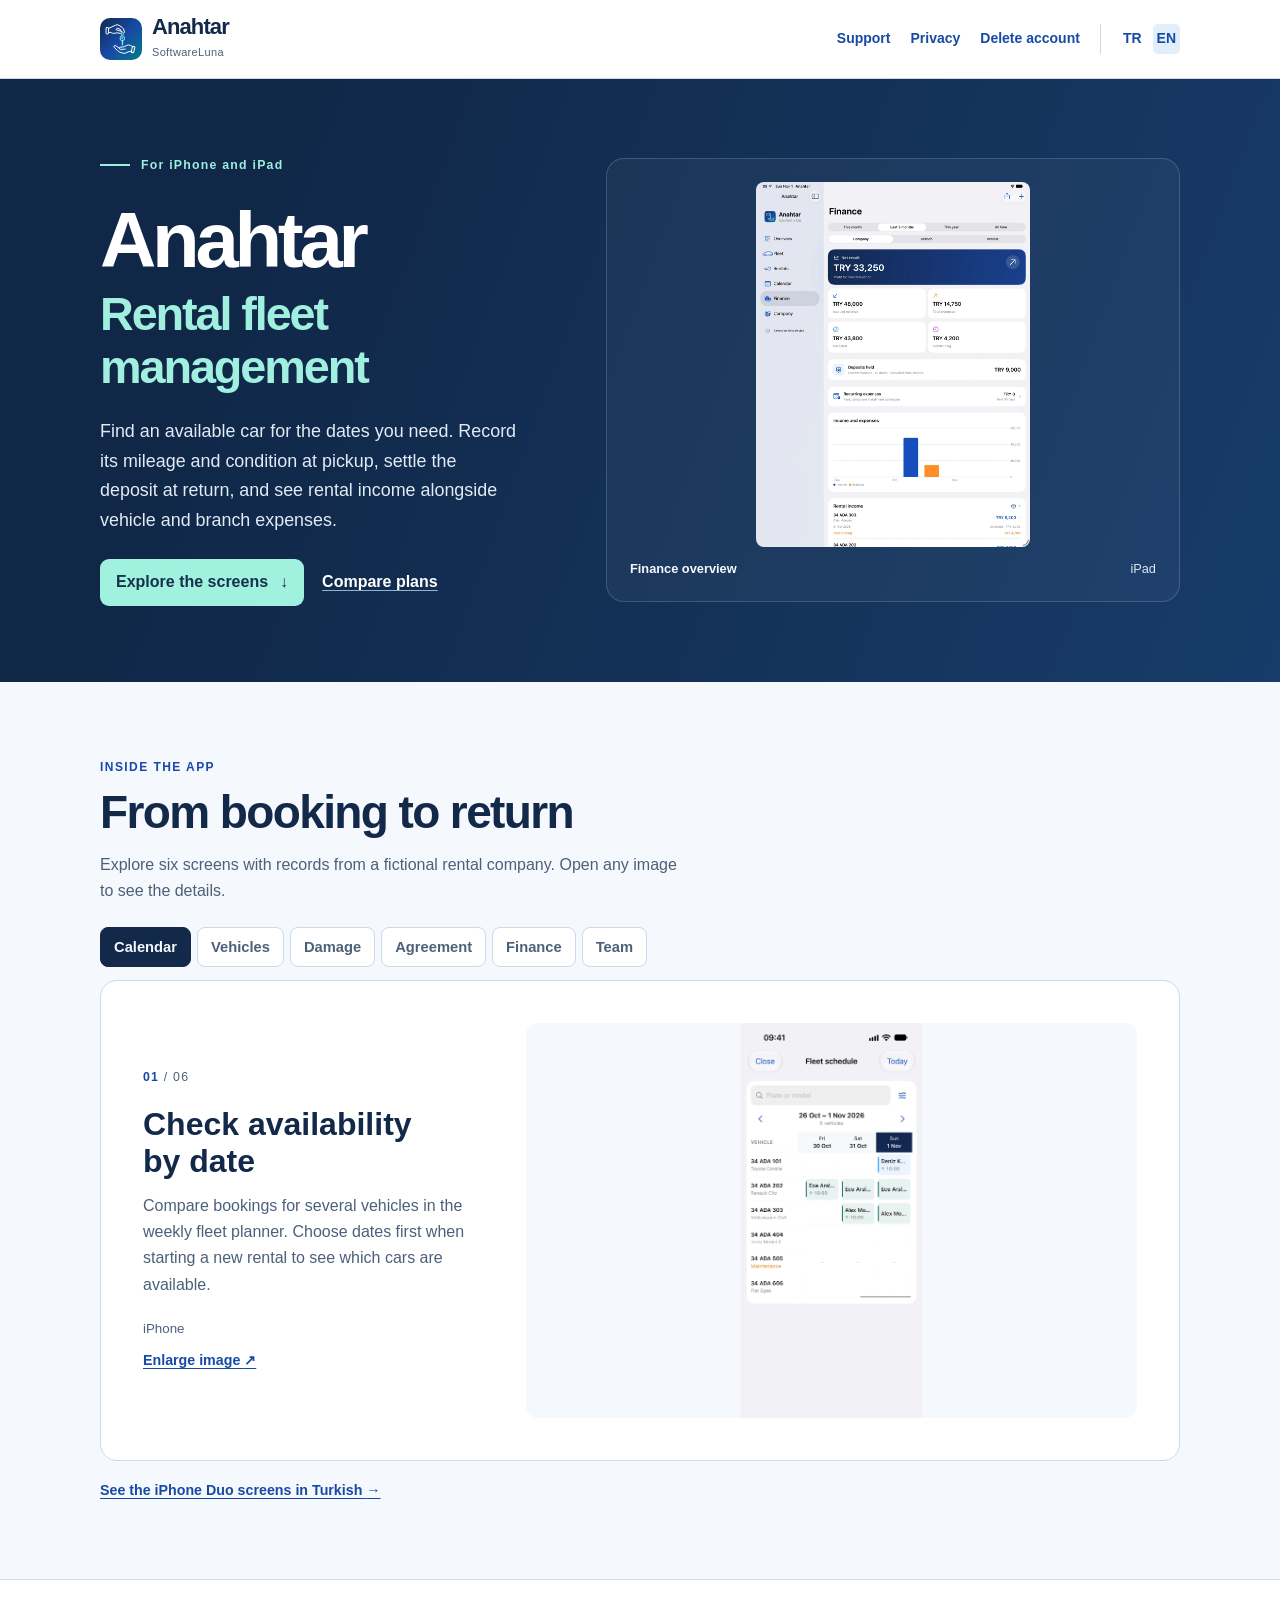
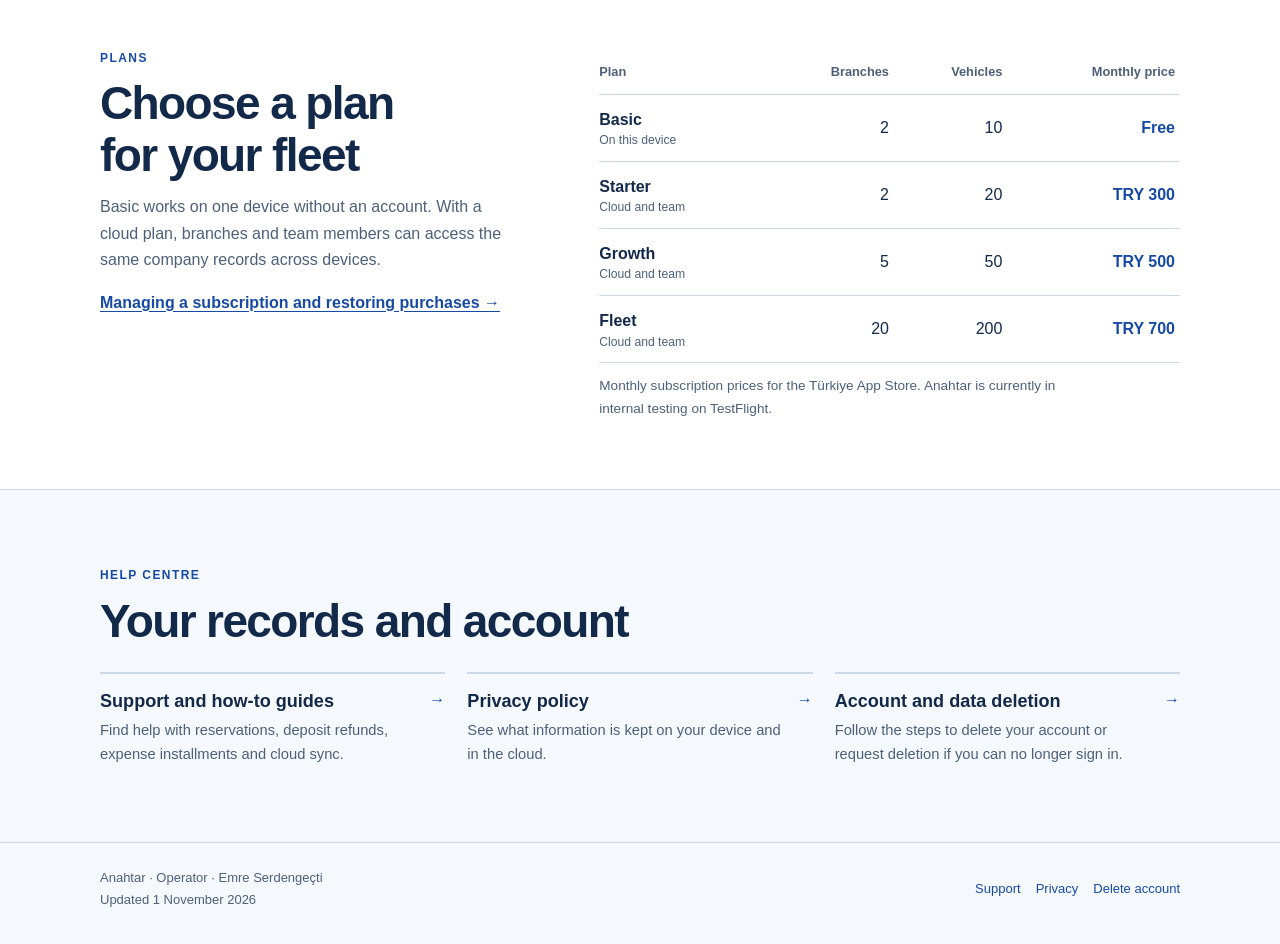
==== commit 1cc9fc47: "Document rental deposits and expense installments in both help centres" ====
--- a/en/index.html
+++ b/en/index.html
@@ -52,7 +52,7 @@
             <tr><th scope="row">Fleet<small>Cloud and team</small></th><td>20</td><td>200</td><td>TRY 700</td></tr>
           </tbody></table><p>Monthly subscription prices for the Türkiye App Store. Anahtar is currently in internal testing on TestFlight.</p></div></div></section>
     <section class="wrap resources" id="help" aria-labelledby="help-title"><p class="eyebrow">Help centre</p><h2 id="help-title">Your records and account</h2><div class="resource-links">
-        <a href="support.html"><h3>Support and how-to guides</h3><p>Find help with sync, backups and subscriptions.</p><span aria-hidden="true">→</span></a>
+        <a href="support.html"><h3>Support and how-to guides</h3><p>Find help with reservations, deposit refunds, expense installments and cloud sync.</p><span aria-hidden="true">→</span></a>
         <a href="privacy.html"><h3>Privacy policy</h3><p>See what information is kept on your device and in the cloud.</p><span aria-hidden="true">→</span></a>
         <a href="delete-account.html"><h3>Account and data deletion</h3><p>Follow the steps to delete your account or request deletion if you can no longer sign in.</p><span aria-hidden="true">→</span></a>
     </div></section>
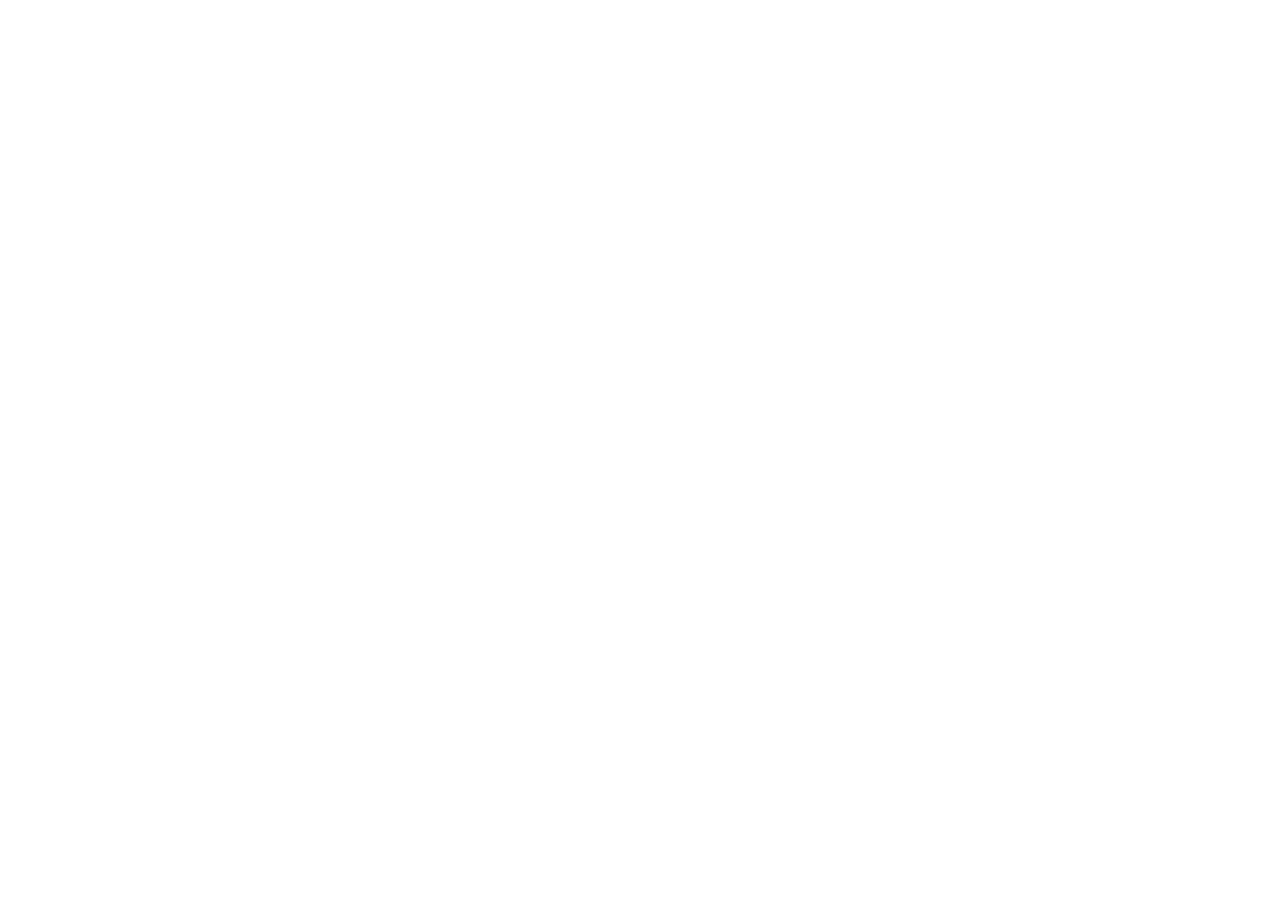
==== commit 84dd006e: "Forward legacy Devir support links to the Anahtar Pages site" ====
--- a/en/index.html
+++ b/en/index.html
@@ -1,62 +1,22 @@
 <!doctype html>
 <html lang="en">
 <head>
-  <meta charset="utf-8"><meta name="viewport" content="width=device-width, initial-scale=1"><meta name="theme-color" content="#11294f">
-  <title>Anahtar · Rental Fleet Management · SoftwareLuna</title>
-  <meta name="description" content="Manage car rentals, handovers, deposits and branch finances on iPhone and iPad with Anahtar. Explore the app, compare plans and find support.">
-  <link rel="canonical" href="https://softwareluna.github.io/devir/en/index.html">
-  <link rel="alternate" hreflang="tr" href="https://softwareluna.github.io/devir/index.html"><link rel="alternate" hreflang="en" href="https://softwareluna.github.io/devir/en/index.html"><link rel="alternate" hreflang="x-default" href="https://softwareluna.github.io/devir/index.html">
-  <link rel="icon" href="../assets/anahtar.svg" type="image/svg+xml"><link rel="stylesheet" href="../assets/site.css"><link rel="stylesheet" href="../assets/product.css">
-  <script src="../assets/gallery.js" defer></script>
+  <meta charset="utf-8">
+  <meta name="viewport" content="width=device-width, initial-scale=1">
+  <title>Anahtar Rental fleet management · Anahtar</title>
+  <link rel="canonical" href="https://softwareluna.github.io/anahtar/en/">
+  <script>
+    const destination = document.querySelector('link[rel="canonical"]').href;
+    window.location.replace(destination + window.location.search + window.location.hash);
+  </script>
+  <noscript><meta http-equiv="refresh" content="0;url=https://softwareluna.github.io/anahtar/en/"></noscript>
+  <link rel="icon" href="/devir/assets/anahtar.svg" type="image/svg+xml">
+  <link rel="stylesheet" href="/devir/assets/site.css">
 </head>
-<body class="product">
-  <a class="skip" href="#main">Skip to content</a>
-  <header class="mast"><div class="wrap"><a class="brand" href="index.html"><img width="42" height="42" src="../assets/anahtar.svg" alt=""><span><strong>Anahtar</strong><small>SoftwareLuna</small></span></a><nav class="links" aria-label="Site navigation"><a href="support.html">Support</a><a href="privacy.html">Privacy</a><a href="delete-account.html">Delete account</a><span class="lang" role="group" aria-label="Language"><a lang="tr" hreflang="tr" href="../index.html">TR</a><a lang="en" hreflang="en" href="index.html" aria-current="true">EN</a></span></nav></div></header>
-  <main id="main">
-    <section class="cover"><div class="wrap cover-grid">
-      <div class="cover-copy"><p class="edition">For iPhone and iPad</p><h1>Anahtar <span>Rental fleet management</span></h1><p class="summary">Find an available car for the dates you need. Record its mileage and condition at pickup, settle the deposit at return, and see rental income alongside vehicle and branch expenses.</p><div class="cover-actions"><a class="primary" href="#screens">Explore the screens <span aria-hidden="true">↓</span></a><a class="secondary" href="#plans">Compare plans</a></div></div>
-      <figure class="cover-screen"><a href="../assets/screens/en-finance.webp" aria-label="Enlarge image · Finance overview"><img width="1080" height="1440" src="../assets/screens/en-finance.webp" srcset="../assets/screens/en-finance-small.webp 640w, ../assets/screens/en-finance.webp 1080w" sizes="(min-width: 900px) 550px, (min-width: 700px) 45vw, 90vw" fetchpriority="high" alt="A three-month finance summary with collections, expenses and deposits held."></a><figcaption><strong>Finance overview</strong><span>iPad</span></figcaption></figure>
-    </div></section>
-    <section class="wrap shelf" id="screens" aria-labelledby="shelf-title"><p class="eyebrow">Inside the app</p><h2 id="shelf-title">From booking to return</h2><p class="shelf-intro">Explore six screens with records from a fictional rental company. Open any image to see the details.</p>
-      <div class="gallery-nav" aria-label="Choose an app screen"><a id="tab-calendar" href="#screen-calendar">Calendar</a><a id="tab-fleet" href="#screen-fleet">Vehicles</a><a id="tab-damage" href="#screen-damage">Damage</a><a id="tab-contract" href="#screen-contract">Agreement</a><a id="tab-finance" href="#screen-finance">Finance</a><a id="tab-team" href="#screen-team">Team</a></div>
-      <figure id="screen-calendar" class="scene">
-        <figcaption><p class="scene-count">01 <span>/ 06</span></p><h3>Check availability by date</h3><p>Compare bookings for several vehicles in the weekly fleet planner. Choose dates first when starting a new rental to see which cars are available.</p><small>iPhone</small><a class="enlarge" href="../assets/screens/en-calendar.webp">Enlarge image <span aria-hidden="true">↗</span></a></figcaption>
-        <div class="scene-image"><a href="../assets/screens/en-calendar.webp" tabindex="-1"><img width="768" height="1670" src="../assets/screens/en-calendar.webp" alt="The fleet planner with vehicle rows and colour-coded bookings." loading="lazy" decoding="async"></a></div>
-      </figure>
-      <figure id="screen-fleet" class="scene">
-        <figcaption><p class="scene-count">02 <span>/ 06</span></p><h3>Check a vehicle before booking</h3><p>Search by plate or model. Filter your fleet by branch and availability, and see when insurance or an inspection is coming up.</p><small>iPhone</small><a class="enlarge" href="../assets/screens/en-fleet.webp">Enlarge image <span aria-hidden="true">↗</span></a></figcaption>
-        <div class="scene-image"><a href="../assets/screens/en-fleet.webp" tabindex="-1"><img width="768" height="1670" src="../assets/screens/en-fleet.webp" alt="The vehicle list, branch and status filters, and an upcoming insurance renewal." loading="lazy" decoding="async"></a></div>
-      </figure>
-      <figure id="screen-damage" class="scene">
-        <figcaption><p class="scene-count">03 <span>/ 06</span></p><h3>Mark damage on the vehicle</h3><p>Place a pin on the diagram, then add a description and photos. Mark a repair as complete while keeping the record of the original rental.</p><small>iPhone</small><a class="enlarge" href="../assets/screens/en-damage.webp">Enlarge image <span aria-hidden="true">↗</span></a></figcaption>
-        <div class="scene-image"><a href="../assets/screens/en-damage.webp" tabindex="-1"><img width="768" height="1670" src="../assets/screens/en-damage.webp" alt="Two numbered pins on the vehicle condition diagram." loading="lazy" decoding="async"></a></div>
-      </figure>
-      <figure id="screen-contract" class="scene">
-        <figcaption><p class="scene-count">04 <span>/ 06</span></p><h3>Sign the agreement at pickup</h3><p>Review the agreement filled in from the rental record. Sign on screen, then send or print the PDF using the iOS share menu.</p><small>iPhone</small><a class="enlarge" href="../assets/screens/en-contract.webp">Enlarge image <span aria-hidden="true">↗</span></a></figcaption>
-        <div class="scene-image"><a href="../assets/screens/en-contract.webp" tabindex="-1"><img width="768" height="1670" src="../assets/screens/en-contract.webp" alt="The first page of a sample rental agreement with the Sign button." loading="lazy" decoding="async"></a></div>
-      </figure>
-      <figure id="screen-finance" class="scene">
-        <figcaption><p class="scene-count">05 <span>/ 06</span></p><h3>Separate income from deposits</h3><p>Review accrued income, collections and expenses for the company, a branch or a vehicle. Deposits awaiting refund appear separately.</p><small>iPad</small><a class="enlarge" href="../assets/screens/en-finance.webp">Enlarge image <span aria-hidden="true">↗</span></a></figcaption>
-        <div class="scene-image"><a href="../assets/screens/en-finance.webp" tabindex="-1"><img width="1080" height="1440" src="../assets/screens/en-finance.webp" alt="A three-month finance summary with collections, expenses and deposits held." loading="lazy" decoding="async"></a></div>
-      </figure>
-      <figure id="screen-team" class="scene">
-        <figcaption><p class="scene-count">06 <span>/ 06</span></p><h3>Invite your team to one company</h3><p>On a cloud plan, each team member signs in with their own account. The company owner chooses who can edit records and who can view them.</p><small>iPhone</small><a class="enlarge" href="../assets/screens/en-team.webp">Enlarge image <span aria-hidden="true">↗</span></a></figcaption>
-        <div class="scene-image"><a href="../assets/screens/en-team.webp" tabindex="-1"><img width="768" height="1670" src="../assets/screens/en-team.webp" alt="The Anahtar account screen with team information and sign-in options." loading="lazy" decoding="async"></a></div>
-      </figure>
-      <p class="other-shots"><a lang="en" hreflang="tr" href="../index.html#screens">See the iPhone Duo screens in Turkish <span aria-hidden="true">→</span></a></p>
-    </section>
-    <section class="plan-band" id="plans" aria-labelledby="plan-title"><div class="wrap plan-grid"><div><p class="eyebrow">Plans</p><h2 id="plan-title">Choose a plan for your fleet</h2><p>Basic works on one device without an account. With a cloud plan, branches and team members can access the same company records across devices.</p><a class="text-link" href="support.html#plans">Managing a subscription and restoring purchases <span aria-hidden="true">→</span></a></div><div class="matrix"><table aria-labelledby="plan-title"><thead><tr><th scope="col">Plan</th><th scope="col">Branches</th><th scope="col">Vehicles</th><th scope="col">Monthly price</th></tr></thead><tbody>
-            <tr><th scope="row">Basic<small>On this device</small></th><td>2</td><td>10</td><td>Free</td></tr>
-            <tr><th scope="row">Starter<small>Cloud and team</small></th><td>2</td><td>20</td><td>TRY 300</td></tr>
-            <tr><th scope="row">Growth<small>Cloud and team</small></th><td>5</td><td>50</td><td>TRY 500</td></tr>
-            <tr><th scope="row">Fleet<small>Cloud and team</small></th><td>20</td><td>200</td><td>TRY 700</td></tr>
-          </tbody></table><p>Monthly subscription prices for the Türkiye App Store. Anahtar is currently in internal testing on TestFlight.</p></div></div></section>
-    <section class="wrap resources" id="help" aria-labelledby="help-title"><p class="eyebrow">Help centre</p><h2 id="help-title">Your records and account</h2><div class="resource-links">
-        <a href="support.html"><h3>Support and how-to guides</h3><p>Find help with reservations, deposit refunds, expense installments and cloud sync.</p><span aria-hidden="true">→</span></a>
-        <a href="privacy.html"><h3>Privacy policy</h3><p>See what information is kept on your device and in the cloud.</p><span aria-hidden="true">→</span></a>
-        <a href="delete-account.html"><h3>Account and data deletion</h3><p>Follow the steps to delete your account or request deletion if you can no longer sign in.</p><span aria-hidden="true">→</span></a>
-    </div></section>
+<body>
+  <main class="wrap">
+    <header class="article-head"><h1>Anahtar Rental fleet management</h1><p class="lead">This page has moved to Anahtar’s new site.</p></header>
+    <p><a class="action" href="https://softwareluna.github.io/anahtar/en/">Continue to the new address</a></p>
   </main>
-  <footer><div class="wrap"><div>Anahtar · Operator · Emre Serdengeçti<br>Updated 1 November 2026</div><nav aria-label="Help centre"><a href="support.html">Support</a><a href="privacy.html">Privacy</a><a href="delete-account.html">Delete account</a></nav></div></footer>
 </body>
 </html>
